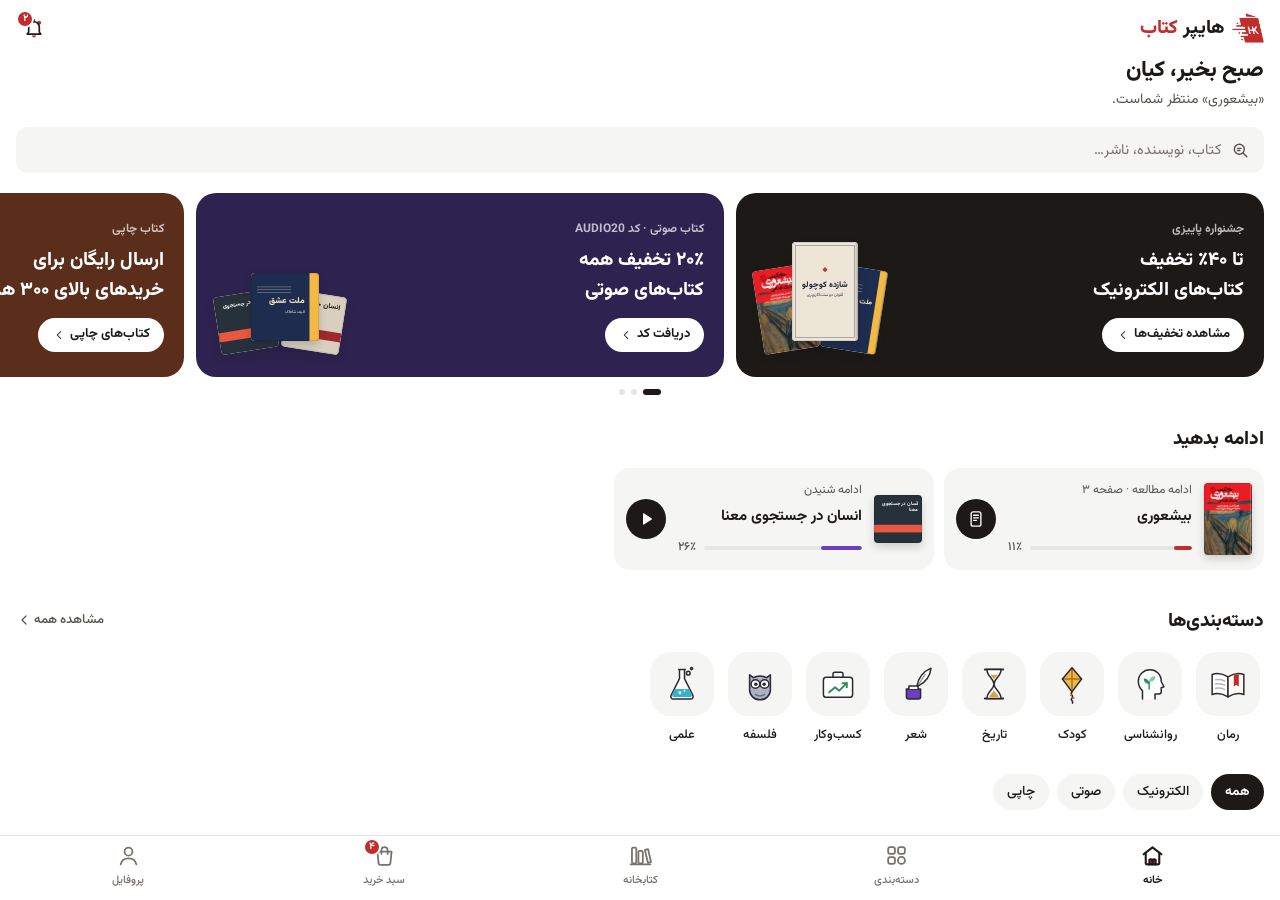
==== index.html @ 16c5ad30 "Hyper Ketab web app (demo build)" ====
<!doctype html>
<html lang="fa" dir="rtl">
  <head>
    <meta charset="utf-8" />
    <meta name="viewport" content="width=device-width, initial-scale=1, maximum-scale=1, viewport-fit=cover" />
    <title>هایپر کتاب</title>
    <meta name="theme-color" content="#C02E2C" />
    <meta name="description" content="کتاب الکترونیک، صوتی و چاپی — بخوان، بشنو، ورق بزن" />
    <link rel="manifest" href="manifest.json" />
    <link rel="apple-touch-icon" href="icons/apple-touch-icon.png" />
    <meta name="apple-mobile-web-app-capable" content="yes" />
    <meta name="mobile-web-app-capable" content="yes" />
    <meta name="apple-mobile-web-app-status-bar-style" content="default" />
    <meta name="apple-mobile-web-app-title" content="هایپر کتاب" />
    <style id="expo-reset">
      html, body { height: 100%; margin: 0; background: #fff; }
      body { overflow: hidden; }
      #root { display: flex; height: 100%; flex: 1; }
      * { -webkit-tap-highlight-color: transparent; }
    </style>
  <meta name="theme-color" content="#C02E2C">
<link rel="icon" href="./favicon.ico"/></head>
  <body>
    <noscript>برای استفاده از هایپر کتاب، جاوااسکریپت را فعال کنید.</noscript>
    <div id="root"></div>
    <script>
      // Register the service worker where allowed (it is refused inside sandboxed previews).
      try { if ('serviceWorker' in navigator) navigator.serviceWorker.register('sw.js').catch(function () {}); } catch (e) {}
    </script>
  <script src="./static/static/js/web/index-04e3aeac2d91bd14d0472893f61100fc.js" defer></script>
</body>
</html>
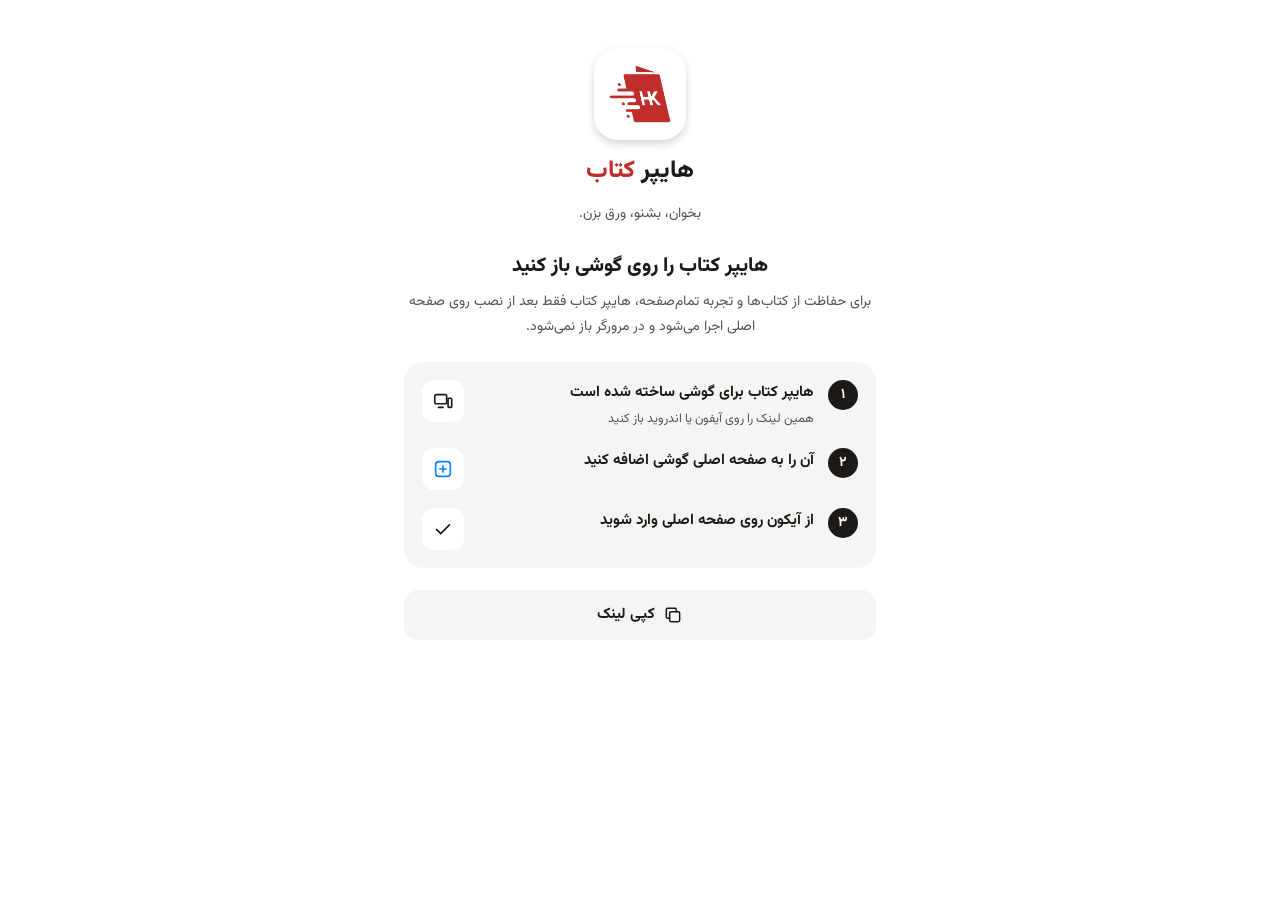
==== commit e3b784ad: "Update demo build (2026-11-24 17:26)" ====
--- a/index.html
+++ b/index.html
@@ -26,7 +26,9 @@
     <script>
       // Register the service worker where allowed (it is refused inside sandboxed previews).
       try { if ('serviceWorker' in navigator) navigator.serviceWorker.register('sw.js').catch(function () {}); } catch (e) {}
+      // Android/desktop Chrome: keep the install prompt for the in-app "نصب" button (the event fires before React mounts).
+      window.addEventListener('beforeinstallprompt', function (e) { e.preventDefault(); window.__hkInstall = e; window.dispatchEvent(new Event('hk-install-ready')); });
     </script>
-  <script src="./static/static/js/web/index-04e3aeac2d91bd14d0472893f61100fc.js" defer></script>
+  <script src="./static/static/js/web/index-d5927e3f3130846d4e7ec666f42184ed.js" defer></script>
 </body>
 </html>
